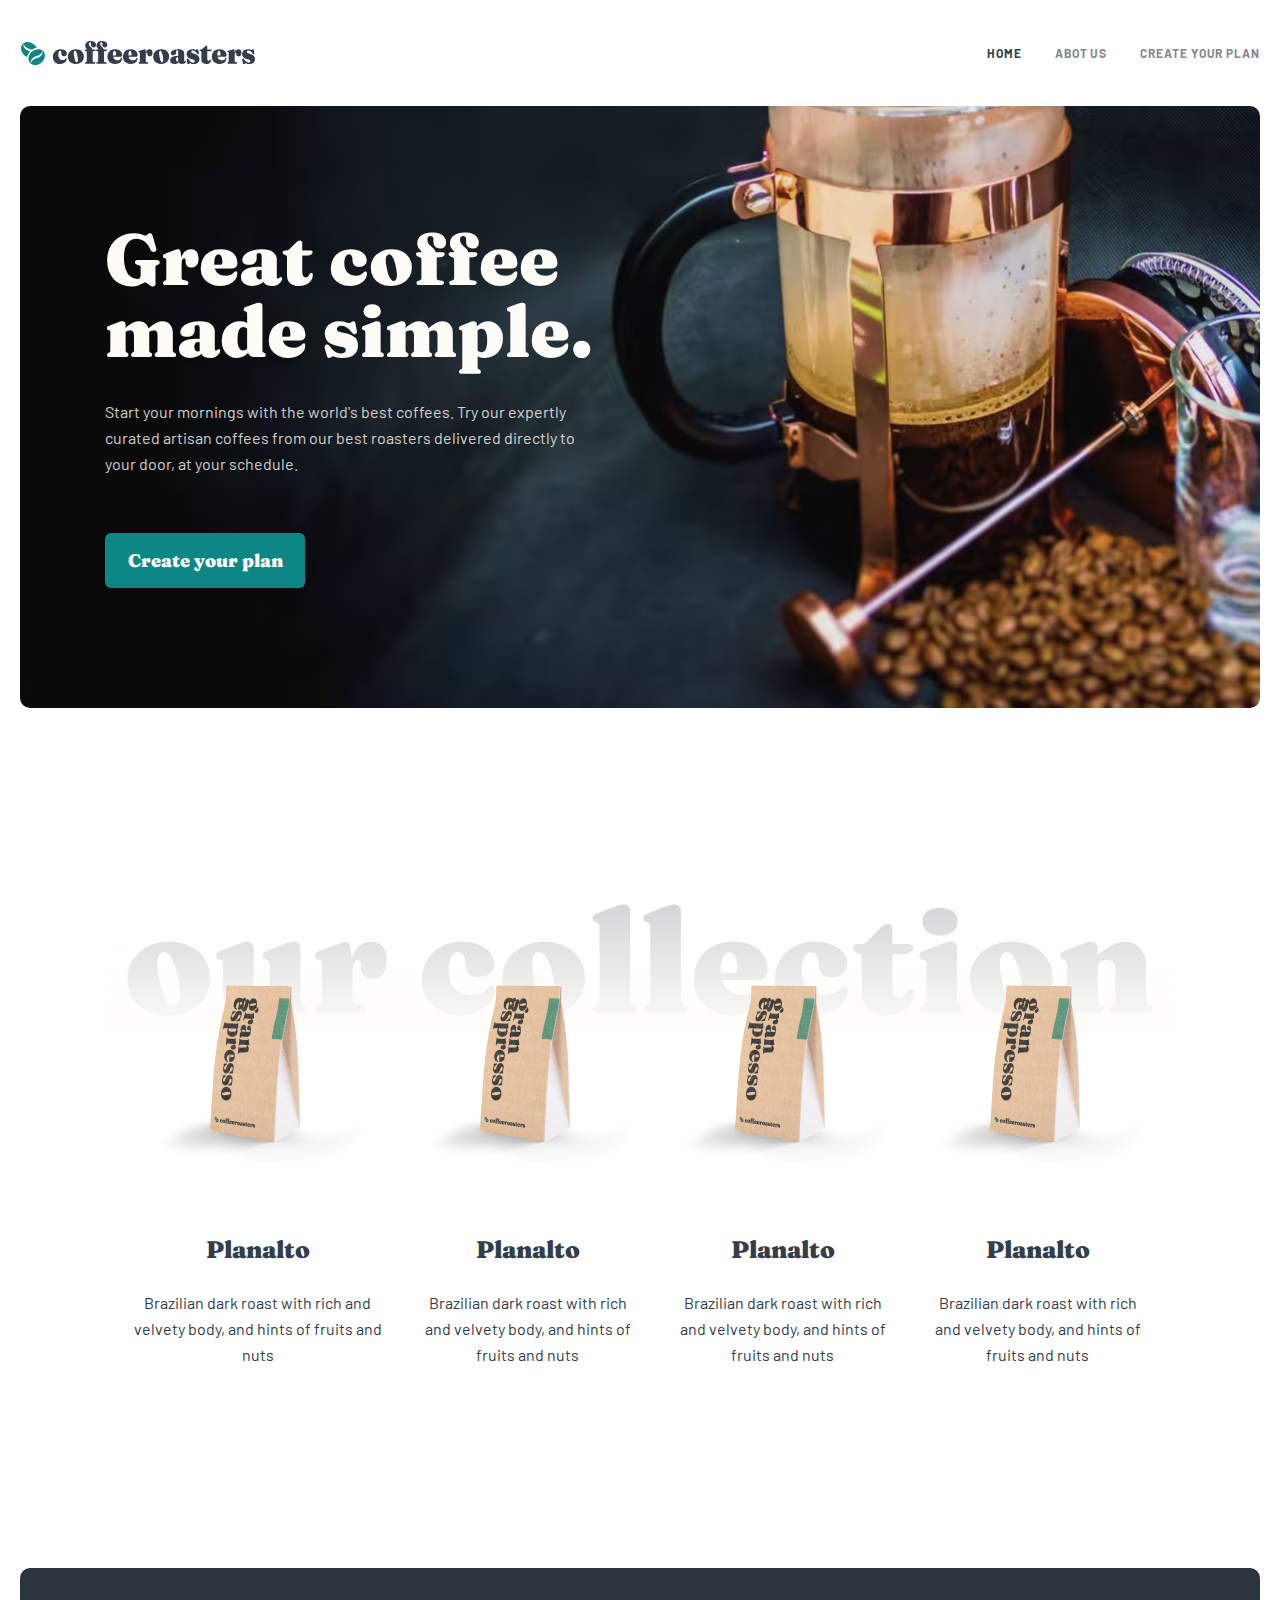
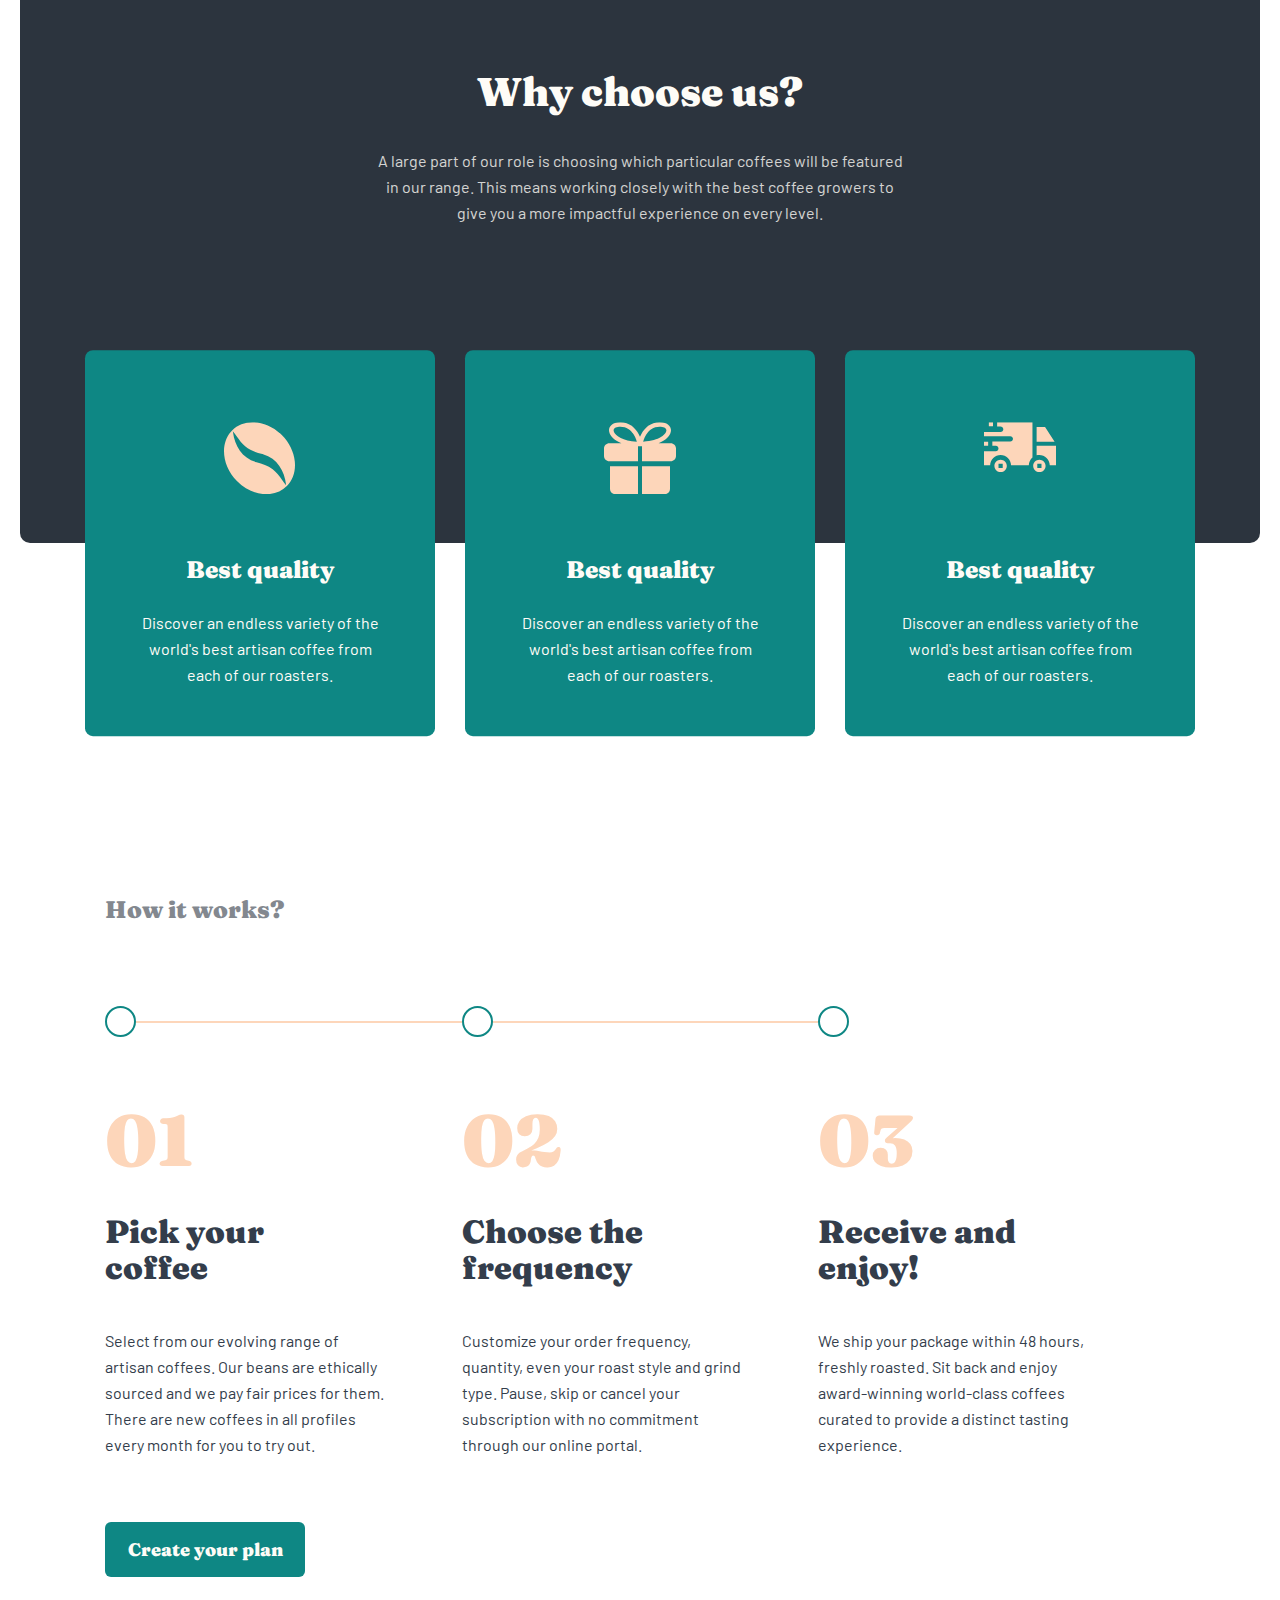
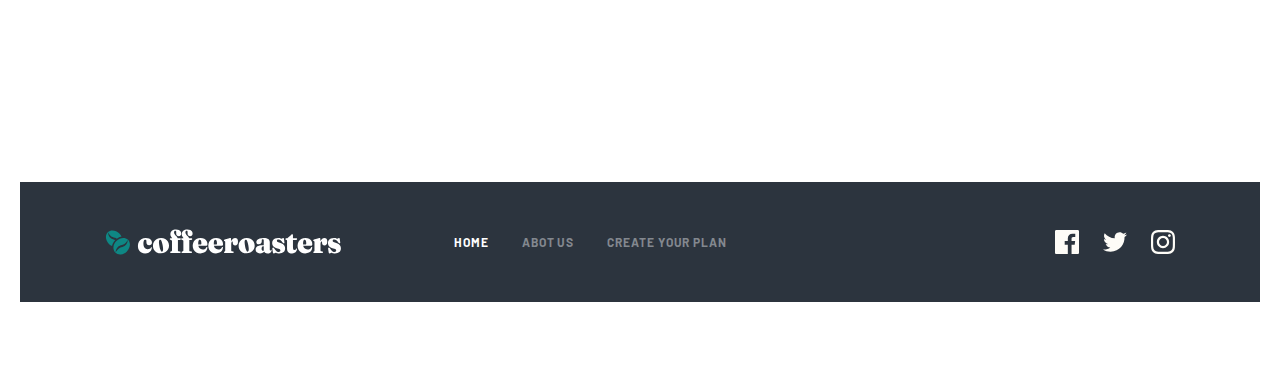
==== index.html @ 770988db "first commit" ====
<!DOCTYPE html>
<html lang="en">
<head>
    <meta charset="UTF-8">
    <meta http-equiv="X-UA-Compatible" content="IE=edge">
    <meta name="viewport" content="width=device-width, initial-scale=1.0">
    <link rel="stylesheet" href="./css/main.css">
    <title>coffee</title>
</head>

<body>
    <!-- header -->
    <header class="header header--open">
        <div class="container header__container">
            <h1 class="visually-hidden">Coffee</h1>

            <a href="./index.html" class="header__logo-link">
                <img class="header__logo-img" src="./images/logo.svg" alt="logo" width="236" height="26">
            </a>

            <button class="header__button">
                <img src="./images/burger-menu.svg" alt="butoon-img" class="header__on" width="16" height="15">
                <!-- <img class="collection__img" src="./images/close.svg" alt="butoon-img" class="header__off" width="14" height="13"> -->
            </button>

            <nav class="header__navbar">
                <ul class="header__list">
                    <li class="header__item">
                        <a href="./index.html" class="header__nav-link header__nav-link--active">Home</a>
                    </li>

                    <li class="header__item">
                        <a href="#" class="header__nav-link">Abot us</a>
                    </li>

                    <li class="header__item">
                        <a href="#" class="header__nav-link">Create your plan</a>
                    </li>
                </ul>
            </nav>
        </div>
    </header>

    <!-- hero -->
    <section class="hero">
        <div class="container">
            <div class="hero__container">
                <div class="hero__box">
                    <h2 class="hero__heading">
                        Great coffee made simple.
                    </h2>

                    <p class="hero__text">
                        Start your mornings with the world's best coffees. Try our expertly curated artisan coffees from our best roasters delivered directly to your door, at your schedule.
                    </p>

                    <a href="./index.html" class="link">Create your plan</a>
                </div>
            </div>
        </div>
    </section>

    <!-- collection -->
    <section class="collection">
        <div class="container">
            <div class="collection__container">
                <h2 class="visually-hidden">Our collection</h2>

                <ul class="collection__list">
                    <li class="collection__item">
                        <img class="collection__img" src="./images/collection2.png" alt="colllection img" width="255" height="193">

                        <div class="collection__wrapper">
                            <h3 class="collection__heading">
                                Planalto
                            </h3>

                            <p class="collection__text">
                                Brazilian dark roast with rich and velvety body, and hints of fruits and nuts
                            </p>
                        </div>
                    </li>
                    <li class="collection__item">
                        <picture>
                            <!-- awif -->
                            <source
                            type="image/awif"
                            src="./images/collection2.avif"
                            srcset="./images/collection2.avif 1x, ./images/collection2@2x.avif 2x"
                            />

                            <!-- default png -->
                            <img class="collection__img" src="./images/collection2.png" alt="colllection img" width="255" height="193">
                        </picture>

                        <div class="collection__wrapper">
                            <h3 class="collection__heading">
                                Planalto
                            </h3>

                            <p class="collection__text">
                                Brazilian dark roast with rich and velvety body, and hints of fruits and nuts
                            </p>
                        </div>
                    </li>
                    <li class="collection__item">
                        <picture>
                            <!-- awif -->
                            <source
                            type="image/awif"
                            src="./images/collection2.avif"
                            srcset="./images/collection2.avif 1x, ./images/collection2@2x.avif 2x"
                            />

                            <!-- default png -->
                            <img class="collection__img" src="./images/collection2.png" alt="colllection img" width="255" height="193">
                        </picture>

                        <div class="collection__wrapper">
                            <h3 class="collection__heading">
                                Planalto
                            </h3>

                            <p class="collection__text">
                                Brazilian dark roast with rich and velvety body, and hints of fruits and nuts
                            </p>
                        </div>
                    </li>
                    <li class="collection__item">
                        <picture>
                            <!-- awif -->
                            <source
                            type="image/awif"
                            src="./images/collection2.avif"
                            srcset="./images/collection2.avif 1x, ./images/collection2@2x.avif 2x"
                            />

                            <!-- default png -->
                            <img class="collection__img" src="./images/collection2.png" alt="colllection img" width="255" height="193">
                        </picture>

                        <div class="collection__wrapper">
                            <h3 class="collection__heading">
                                Planalto
                            </h3>

                            <p class="collection__text">
                                Brazilian dark roast with rich and velvety body, and hints of fruits and nuts
                            </p>
                        </div>
                    </li>
                </ul>
            </div>
        </div>
    </section>

    <!-- reasons -->
    <section class="reasons">
        <div class="container">
            <div class="reasons__container">
                <h2 class="reasons__heading">
                    Why choose us?
                </h2>

                <p class="reasons__text">
                    A large part of our role is choosing which particular coffees will be featured
                    in our range. This means working closely with the best coffee growers to give
                    you a more impactful experience on every level.
                </p>

                <ul class="reasons__list">
                    <li class="reasons__item reasons__item1">

                        <div class="reasons__wrapper">
                            <h3 class="reasons__small-heading">
                                Best quality
                            </h3>

                            <p class="reasons__small-test">
                                Discover an endless variety of the world's best artisan coffee from each of our roasters.
                            </p>
                        </div>

                    </li>
                    <li class="reasons__item reasons__item2">
                        <div class="reasons__wrapper">
                            <h3 class="reasons__small-heading">
                                Best quality
                            </h3>

                            <p class="reasons__small-test">
                                Discover an endless variety of the world's best artisan coffee from each of our roasters.
                            </p>
                        </div>
                    </li>
                    <li class="reasons__item reasons__item3">
                        <div class="reasons__wrapper">
                            <h3 class="reasons__small-heading">
                                Best quality
                            </h3>

                            <p class="reasons__small-test">
                                Discover an endless variety of the world's best artisan coffee from each of our roasters.
                            </p>
                        </div>
                    </li>
                </ul>
            </div>
        </div>
    </section>

    <!-- Process -->
    <section class="process">
        <div class="container">
            <div class="process__container">
                <h2 class="process__heading">How it works?</h2>

                <ul class="process__list">
                    <li class="process__item">
                        <div class="process__dicoration-wrapper">
                            <span class="process__circle"></span>
                            <span class="process__line"></span>
                        </div>

                        <p class="process__number">
                            01
                        </p>

                        <h3 class="process__small-heading">Pick your coffee</h3>

                        <p class="process__text">
                            Select from our evolving range of artisan coffees. Our beans are ethically sourced and we pay fair prices for them. There are new coffees in all profiles every month for you to try out.
                        </p>
                    </li>
                    <li class="process__item">
                        <div class="process__dicoration-wrapper">
                            <span class="process__circle"></span>
                            <span class="process__line"></span>
                        </div>

                        <p class="process__number">
                            02
                        </p>

                        <h3 class="process__small-heading">Choose the frequency</h3>

                        <p class="process__text">
                            Customize your order frequency, quantity, even your roast style
                            and grind type. Pause, skip or cancel your subscription with
                            no commitment through our online portal.
                        </p>
                    </li>
                    <li class="process__item">
                        <div class="process__dicoration-wrapper">
                            <span class="process__circle"></span>
                        </div>

                        <p class="process__number">
                            03
                        </p>

                        <h3 class="process__small-heading">Receive and enjoy!</h3>

                        <p class="process__text">
                            We ship your package within 48 hours, freshly roasted. Sit back and enjoy award-winning
                            world-class coffees curated to provide a distinct tasting experience.
                        </p>
                    </li>
                </ul>

                <a href="./index.html" class="link">Create your plan</a>
            </div>
        </div>
    </section>

    <!-- footer -->
    <footer class="footer">
        <div class="container">
            <div class="footer__container">
                <div class="footer__wrapper">
                    <a href="./index.html" class="footer__logo-link">
                        <img src="./images/footer-logo.svg" alt="logo" class="footer__logo-img" width="236" height="26">
                    </a>
                    <nav class="header__navbar">
                        <ul class="header__list  footer__nav-list">
                            <li class="footer__nav-item header__item">
                                <a href="./index.html" class="footer__nav-link footer__nav-link--active header__nav-link header__nav-link--active">Home</a>
                            </li>
                            <li class="footer__nav-item header__item">
                                <a href="#" class="footer__nav-link header__nav-link">Abot us</a>
                            </li>
                            <li class="footer__nav-item header__item">
                                <a href="#" class="footer__nav-link header__nav-link">Create your plan</a>
                            </li>
                        </ul>
                    </nav>
                </div>

                <ul class="footer__sotsial-list">
                    <li class="footer__sotsial-item">
                        <a href="#" class="footer__sotsial-link">
                            <img class="footer__sotsial-img" src="./images/facebook.svg" alt="facebook" width="24" height="24">
                        </a>
                    </li>
                    <li class="footer__sotsial-item">
                        <a href="#" class="footer__sotsial-link">
                            <img class="footer__sotsial-img" src="./images/twitter.svg" alt="facebook" width="24" height="24">
                        </a>
                    </li>
                    <li class="footer__sotsial-item">
                        <a href="#" class="footer__sotsial-link">
                            <img class="footer__sotsial-img" src="./images/instagram.svg" alt="twitter" width="24" height="24">
                        </a>
                    </li>
                </ul>
            </div>
        </div>
    </footer>






    <script src="./js/main.js"></script>
</body>
</html>
---- css/main.css ----
/*! normalize.css v8.0.1 | MIT License | github.com/necolas/normalize.css */
/* Document
   ========================================================================== */
/**
 * 1. Correct the line height in all browsers.
 * 2. Prevent adjustments of font size after orientation changes in iOS.
 */
html {
  line-height: 1.15;
  /* 1 */
  -webkit-text-size-adjust: 100%;
  /* 2 */
}

/* Sections
     ========================================================================== */
/**
   * Remove the margin in all browsers.
   */
body {
  margin: 0;
}

/**
   * Render the `main` element consistently in IE.
   */
main {
  display: block;
}

/**
   * Correct the font size and margin on `h1` elements within `section` and
   * `article` contexts in Chrome, Firefox, and Safari.
   */
h1 {
  font-size: 2em;
  margin: 0.67em 0;
}

/* Grouping content
     ========================================================================== */
/**
   * 1. Add the correct box sizing in Firefox.
   * 2. Show the overflow in Edge and IE.
   */
hr {
  -webkit-box-sizing: content-box;
          box-sizing: content-box;
  /* 1 */
  height: 0;
  /* 1 */
  overflow: visible;
  /* 2 */
}

/**
   * 1. Correct the inheritance and scaling of font size in all browsers.
   * 2. Correct the odd `em` font sizing in all browsers.
   */
pre {
  font-family: monospace, monospace;
  /* 1 */
  font-size: 1em;
  /* 2 */
}

/* Text-level semantics
     ========================================================================== */
/**
   * Remove the gray background on active links in IE 10.
   */
a {
  background-color: transparent;
}

/**
   * 1. Remove the bottom border in Chrome 57-
   * 2. Add the correct text decoration in Chrome, Edge, IE, Opera, and Safari.
   */
abbr[title] {
  border-bottom: none;
  /* 1 */
  text-decoration: underline;
  /* 2 */
  -webkit-text-decoration: underline dotted;
          text-decoration: underline dotted;
  /* 2 */
}

/**
   * Add the correct font weight in Chrome, Edge, and Safari.
   */
b,
strong {
  font-weight: bolder;
}

/**
   * 1. Correct the inheritance and scaling of font size in all browsers.
   * 2. Correct the odd `em` font sizing in all browsers.
   */
code,
kbd,
samp {
  font-family: monospace, monospace;
  /* 1 */
  font-size: 1em;
  /* 2 */
}

/**
   * Add the correct font size in all browsers.
   */
small {
  font-size: 80%;
}

/**
   * Prevent `sub` and `sup` elements from affecting the line height in
   * all browsers.
   */
sub,
sup {
  font-size: 75%;
  line-height: 0;
  position: relative;
  vertical-align: baseline;
}

sub {
  bottom: -0.25em;
}

sup {
  top: -0.5em;
}

/* Embedded content
     ========================================================================== */
/**
   * Remove the border on images inside links in IE 10.
   */
img {
  border-style: none;
}

/* Forms
     ========================================================================== */
/**
   * 1. Change the font styles in all browsers.
   * 2. Remove the margin in Firefox and Safari.
   */
button,
input,
optgroup,
select,
textarea {
  font-family: inherit;
  /* 1 */
  font-size: 100%;
  /* 1 */
  line-height: 1.15;
  /* 1 */
  margin: 0;
  /* 2 */
}

/**
   * Show the overflow in IE.
   * 1. Show the overflow in Edge.
   */
button,
input {
  /* 1 */
  overflow: visible;
}

/**
   * Remove the inheritance of text transform in Edge, Firefox, and IE.
   * 1. Remove the inheritance of text transform in Firefox.
   */
button,
select {
  /* 1 */
  text-transform: none;
}

/**
   * Correct the inability to style clickable types in iOS and Safari.
   */
button,
[type="button"],
[type="reset"],
[type="submit"] {
  -webkit-appearance: button;
}

/**
   * Remove the inner border and padding in Firefox.
   */
button::-moz-focus-inner,
[type="button"]::-moz-focus-inner,
[type="reset"]::-moz-focus-inner,
[type="submit"]::-moz-focus-inner {
  border-style: none;
  padding: 0;
}

/**
   * Restore the focus styles unset by the previous rule.
   */
button:-moz-focusring,
[type="button"]:-moz-focusring,
[type="reset"]:-moz-focusring,
[type="submit"]:-moz-focusring {
  outline: 1px dotted ButtonText;
}

/**
   * Correct the padding in Firefox.
   */
fieldset {
  padding: 0.35em 0.75em 0.625em;
}

/**
   * 1. Correct the text wrapping in Edge and IE.
   * 2. Correct the color inheritance from `fieldset` elements in IE.
   * 3. Remove the padding so developers are not caught out when they zero out
   *    `fieldset` elements in all browsers.
   */
legend {
  -webkit-box-sizing: border-box;
          box-sizing: border-box;
  /* 1 */
  color: inherit;
  /* 2 */
  display: table;
  /* 1 */
  max-width: 100%;
  /* 1 */
  padding: 0;
  /* 3 */
  white-space: normal;
  /* 1 */
}

/**
   * Add the correct vertical alignment in Chrome, Firefox, and Opera.
   */
progress {
  vertical-align: baseline;
}

/**
   * Remove the default vertical scrollbar in IE 10+.
   */
textarea {
  overflow: auto;
}

/**
   * 1. Add the correct box sizing in IE 10.
   * 2. Remove the padding in IE 10.
   */
[type="checkbox"],
[type="radio"] {
  -webkit-box-sizing: border-box;
          box-sizing: border-box;
  /* 1 */
  padding: 0;
  /* 2 */
}

/**
   * Correct the cursor style of increment and decrement buttons in Chrome.
   */
[type="number"]::-webkit-inner-spin-button,
[type="number"]::-webkit-outer-spin-button {
  height: auto;
}

/**
   * 1. Correct the odd appearance in Chrome and Safari.
   * 2. Correct the outline style in Safari.
   */
[type="search"] {
  -webkit-appearance: textfield;
  /* 1 */
  outline-offset: -2px;
  /* 2 */
}

/**
   * Remove the inner padding in Chrome and Safari on macOS.
   */
[type="search"]::-webkit-search-decoration {
  -webkit-appearance: none;
}

/**
   * 1. Correct the inability to style clickable types in iOS and Safari.
   * 2. Change font properties to `inherit` in Safari.
   */
::-webkit-file-upload-button {
  -webkit-appearance: button;
  /* 1 */
  font: inherit;
  /* 2 */
}

/* Interactive
     ========================================================================== */
/*
   * Add the correct display in Edge, IE 10+, and Firefox.
   */
details {
  display: block;
}

/*
   * Add the correct display in all browsers.
   */
summary {
  display: list-item;
}

/* Misc
     ========================================================================== */
/**
   * Add the correct display in IE 10+.
   */
template {
  display: none;
}

/**
   * Add the correct display in IE 10.
   */
[hidden] {
  display: none;
}

@font-face {
  font-family: 'Barlow';
  font-style: normal;
  font-weight: 400;
  font-display: swap;
  src: url("../fonts/barlow-v5-latin-regular.woff2") format("woff2"), url("../fonts/barlow-v5-latin-regular.woff") format("woff");
}

@font-face {
  font-family: 'Barlow';
  font-style: normal;
  font-weight: 700;
  font-display: swap;
  src: url("../fonts/barlow-v5-latin-700.woff2") format("woff2"), url("../fonts/barlow-v5-latin-700.woff") format("woff");
}

@font-face {
  font-family: 'Fraunces';
  font-style: normal;
  font-weight: 400;
  font-display: swap;
  src: url("../fonts/fraunces-v10-latin-regular.woff2") format("woff2"), url("../fonts/fraunces-v10-latin-regular.woff") format("woff");
}

@font-face {
  font-family: 'Fraunces';
  font-style: normal;
  font-weight: 900;
  font-display: swap;
  src: url("../fonts/fraunces-v10-latin-900.woff2") format("woff2"), url("../fonts/fraunces-v10-latin-900.woff") format("woff");
}

html {
  height: 100%;
}

* {
  -webkit-box-sizing: border-box;
          box-sizing: border-box;
}

body {
  display: -webkit-box;
  display: -ms-flexbox;
  display: flex;
  -webkit-box-orient: vertical;
  -webkit-box-direction: normal;
      -ms-flex-direction: column;
          flex-direction: column;
  padding: 0;
  margin: 0;
  padding-bottom: 88px;
}

.visually-hidden {
  position: absolute;
  white-space: nowrap;
  width: 1px;
  height: 1px;
  overflow: hidden;
  border: 0;
  padding: 0;
  clip: rect(0 0 0 0);
  -webkit-clip-path: inset(50%);
          clip-path: inset(50%);
  margin: -1px;
}

.container {
  max-width: 1320px;
  margin-left: auto;
  margin-right: auto;
  padding-left: 20px;
  padding-right: 20px;
}

.many {
  -webkit-box-flex: 1;
      -ms-flex-positive: 1;
          flex-grow: 1;
}

h1, h2, h3, h4, p {
  margin: 0;
  padding: 0;
}

ul, ol {
  list-style-type: none;
  padding: 0;
  margin: 0;
}

img {
  vertical-align: middle;
}

.link {
  min-width: 200px;
  max-width: 600px;
  text-align: center;
  text-decoration: none;
  font-family: Fraunces, Arial, sans-serif;
  font-weight: 900;
  font-size: 18px;
  line-height: 25px;
  color: #FEFCF7;
  background: #0E8784;
  border-radius: 6px;
  padding: 15px 20px;
  display: inline-block;
  white-space: nowrap;
  overflow: hidden;
  text-overflow: ellipsis;
}

.link:hover {
  background: #66D2CF;
}

.link:active {
  background: #0E8784;
}

.header {
  padding-top: 40px;
  padding-bottom: 40px;
}

.header__container {
  display: -webkit-box;
  display: -ms-flexbox;
  display: flex;
  -webkit-box-pack: justify;
      -ms-flex-pack: justify;
          justify-content: space-between;
  -webkit-box-align: center;
      -ms-flex-align: center;
          align-items: center;
}

.header__logo-link {
  display: inline-block;
}

.header__logo-img {
  width: 236px;
  height: 26px;
}

.header__button {
  background: none;
  border: none;
  display: none;
}

.header__on {
  display: block;
}

.header__off {
  display: none;
}

.header__list {
  display: -webkit-box;
  display: -ms-flexbox;
  display: flex;
}

.header__item + .header__item {
  margin-left: 33px;
}

.header__nav-link {
  text-decoration: none;
  font-family: Barlow, Arial, sans-serif;
  font-weight: bold;
  font-size: 12px;
  line-height: 15px;
  letter-spacing: 0.923077px;
  text-transform: uppercase;
  color: #83888F;
  display: inline-block;
}

.header__nav-link:hover {
  color: #333D4B;
}

.header__nav-link--active {
  color: #333D4B;
}

@media only screen and (max-width: 660px) {
  .header {
    padding-bottom: 54px;
    position: relative;
  }
  .header__button {
    display: block;
  }
  .header__navbar {
    display: none;
    position: absolute;
    background-color: lightcoral;
    width: 100%;
    bottom: 0;
    left: 0;
    -webkit-transform: translateY(100%);
            transform: translateY(100%);
  }
  .header__list {
    left: 0;
    display: -webkit-box;
    display: -ms-flexbox;
    display: flex;
    -webkit-box-orient: vertical;
    -webkit-box-direction: normal;
        -ms-flex-direction: column;
            flex-direction: column;
    -webkit-box-align: center;
        -ms-flex-align: center;
            align-items: center;
  }
  .header__item + .header__item {
    margin-left: 0;
  }
  .header__nav-link {
    padding-top: 20px;
    padding-bottom: 20px;
    display: block;
    width: 100%;
    font-family: Fraunces, Arial, sans-serif;
    font-weight: 900;
    font-size: 24px;
    line-height: 32px;
    text-align: center;
    color: #333D4B;
  }
}

@media only screen and (max-width: 520) {
  .header {
    padding-top: 33px;
    padding-bottom: 40px;
  }
  .header .header--open .header__navbar {
    display: block;
  }
  .header .header--open .header__on {
    display: none;
  }
  .header .header--open .header__off {
    display: block;
  }
}

.hero {
  margin-bottom: 136px;
}

.hero__container {
  display: -webkit-box;
  display: -ms-flexbox;
  display: flex;
  -webkit-box-pack: start;
      -ms-flex-pack: start;
          justify-content: start;
  padding-top: 117px;
  padding-left: 85px;
  padding-bottom: 116px;
  background-image: url("./../images/hero-bg.avif");
  background-repeat: no-repeat;
  background-position: center;
  background-size: cover;
  -o-object-position: center;
     object-position: center;
  border-radius: 10px;
}

.hero__box {
  max-width: 493px;
  width: 100%;
  color: #FEFCF7;
}

.hero__heading {
  font-family: Fraunces, serif;
  font-weight: 900;
  font-size: 72px;
  line-height: 72px;
  margin-bottom: 32px;
}

.hero__text {
  font-family: Barlow, Arial, sans-serif;
  font-weight: normal;
  font-size: 16px;
  line-height: 26px;
  mix-blend-mode: normal;
  margin-bottom: 56px;
  opacity: 0.8;
}

@media only screen and (max-width: 900px) {
  .hero {
    margin-bottom: 144px;
  }
  .hero__container {
    padding-top: 104px;
    padding-left: 58px;
    padding-bottom: 104px;
  }
  .hero__box {
    max-width: 398px;
    width: 100%;
  }
  .hero__heading {
    margin-bottom: 24px;
    font-size: 48px;
    line-height: 48px;
  }
  .hero__text {
    margin-bottom: 40px;
    font-size: 15px;
    line-height: 25px;
    max-width: 398px;
    width: 100%;
  }
}

@media only screen and (max-width: 520px) {
  .hero {
    margin-bottom: 120px;
  }
  .hero__container {
    display: -webkit-box;
    display: -ms-flexbox;
    display: flex;
    -webkit-box-orient: vertical;
    -webkit-box-direction: normal;
        -ms-flex-direction: column;
            flex-direction: column;
    -webkit-box-align: center;
        -ms-flex-align: center;
            align-items: center;
    padding: 100px 24px;
  }
  .hero__box {
    max-width: 279px;
    text-align: center;
  }
  .hero__heading {
    margin-bottom: 24px;
    font-size: 40px;
    line-height: 40px;
  }
  .hero__text {
    margin-bottom: 39px;
    font-size: 15px;
    line-height: 25px;
  }
}

@media only screen and (-webkit-min-device-pixel-ratio: 2), only screen and (min--moz-device-pixel-ratio: 2), only screen and (min-device-pixel-ratio: 2), only screen and (min-resolution: 192dpi), only screen and (min-resolution: 2dppx) {
  /* Retina-specific stuff here */
  .hero__container {
    background-image: url("./../images/hero-bg@2x.png");
  }
}

.collection {
  margin-bottom: 200px;
}

.collection__container {
  margin-left: 85px;
  margin-right: 85px;
  padding-top: 126px;
  background-image: url("./../images/collection-bg.svg");
  background-repeat: no-repeat;
  background-position: center top;
  background-size: contain;
  -o-object-position: contain;
     object-position: contain;
}

.collection__list {
  display: -webkit-box;
  display: -ms-flexbox;
  display: flex;
  -webkit-box-pack: center;
      -ms-flex-pack: center;
          justify-content: center;
  -webkit-box-align: center;
      -ms-flex-align: center;
          align-items: center;
}

.collection__item {
  max-width: 255px;
  width: 100%;
  display: -webkit-box;
  display: -ms-flexbox;
  display: flex;
  -webkit-box-orient: vertical;
  -webkit-box-direction: normal;
      -ms-flex-direction: column;
          flex-direction: column;
  -webkit-box-align: center;
      -ms-flex-align: center;
          align-items: center;
  text-align: center;
  color: #333D4B;
}

.collection__item + .collection__item {
  padding-left: 30px;
}

.collection__img {
  width: 255px;
  height: 193px;
  margin-bottom: 71px;
}

.collection__heading {
  font-family: Fraunces, serif;
  font-weight: 900;
  font-size: 24px;
  line-height: 32px;
  margin-bottom: 24px;
}

.collection__text {
  font-family: Barlow, Arial, sans-serif;
  font-weight: normal;
  font-size: 16px;
  line-height: 26px;
}

@media only screen and (max-width: 1050px) {
  .collection__container {
    padding-top: 59px;
    margin-bottom: 144px;
  }
  .collection__list {
    display: -webkit-box;
    display: -ms-flexbox;
    display: flex;
    -webkit-box-orient: vertical;
    -webkit-box-direction: normal;
        -ms-flex-direction: column;
            flex-direction: column;
    -webkit-box-align: center;
        -ms-flex-align: center;
            align-items: center;
  }
  .collection__item {
    max-width: 573px;
    display: -webkit-box;
    display: -ms-flexbox;
    display: flex;
    -webkit-box-orient: horizontal;
    -webkit-box-direction: normal;
        -ms-flex-direction: row;
            flex-direction: row;
    -webkit-box-pack: justify;
        -ms-flex-pack: justify;
            justify-content: space-between;
    -webkit-box-align: center;
        -ms-flex-align: center;
            align-items: center;
    margin-bottom: 48px;
  }
  .collection__wrapper {
    max-width: 282px;
    width: 100%;
    text-align: left;
  }
  .collection__item + .collection__item {
    padding-left: 0;
  }
  .collection__img {
    margin-bottom: 0px;
  }
  .collection__heading {
    margin-bottom: 24px;
  }
  .collection__text {
    font-size: 15px;
    line-height: 25px;
  }
}

@media only screen and (max-width: 720px) {
  .collection {
    margin-bottom: 120px;
  }
  .collection__container {
    padding-top: 85px;
  }
  .collection__item {
    -webkit-box-orient: vertical;
    -webkit-box-direction: normal;
        -ms-flex-direction: column;
            flex-direction: column;
    -webkit-box-align: center;
        -ms-flex-align: center;
            align-items: center;
  }
  .collection__wrapper {
    text-align: center;
  }
  .collection__img {
    width: 200px;
    height: 151px;
    margin-bottom: 24px;
  }
  .collection__heading {
    margin-bottom: 16px;
  }
}

.reasons {
  margin-bottom: 351px;
}

.reasons__container {
  position: relative;
  background: #2C343E;
  border-radius: 10px;
  color: #FEFCF7;
  padding-top: 100px;
  padding-bottom: 317px;
  display: -webkit-box;
  display: -ms-flexbox;
  display: flex;
  -webkit-box-orient: vertical;
  -webkit-box-direction: normal;
      -ms-flex-direction: column;
          flex-direction: column;
  -webkit-box-align: center;
      -ms-flex-align: center;
          align-items: center;
  text-align: center;
}

.reasons__heading {
  font-family: Fraunces, serif;
  font-size: 40px;
  line-height: 48px;
  margin-bottom: 32px;
}

.reasons__text {
  max-width: 540px;
  width: 100%;
  font-family: Barlow, Arial, sans-serif;
  font-weight: normal;
  font-size: 16px;
  line-height: 26px;
  mix-blend-mode: normal;
  opacity: 0.8;
}

.reasons__list {
  display: -webkit-box;
  display: -ms-flexbox;
  display: flex;
  -webkit-box-pack: center;
      -ms-flex-pack: center;
          justify-content: center;
  -webkit-box-align: center;
      -ms-flex-align: center;
          align-items: center;
  position: absolute;
  bottom: 0;
  -webkit-transform: translateY(50%);
          transform: translateY(50%);
}

.reasons__item {
  max-width: 350px;
  width: 100%;
  padding: 72px 48px 48px 48px;
  background: #0E8784;
  border-radius: 8px;
}

.reasons__item1::before {
  content: "";
  display: inline-block;
  width: 72px;
  height: 72px;
  background-image: url("./../images/quality.svg");
  background-repeat: no-repeat;
  background-size: contain;
  -o-object-position: center;
     object-position: center;
  margin-bottom: 56px;
}

.reasons__item2::before {
  content: "";
  display: inline-block;
  width: 72px;
  height: 72px;
  background-image: url("./../images/quality2.svg");
  background-repeat: no-repeat;
  background-size: contain;
  -o-object-position: center;
     object-position: center;
  margin-bottom: 56px;
}

.reasons__item3::before {
  content: "";
  display: inline-block;
  width: 72px;
  height: 72px;
  background-image: url("./../images/quality3.svg");
  background-repeat: no-repeat;
  background-size: contain;
  -o-object-position: center;
     object-position: center;
  margin-bottom: 56px;
}

.reasons__item + .reasons__item {
  margin-left: 30px;
}

.reasons__small-heading {
  font-family: Fraunces, serif;
  font-weight: 900;
  font-size: 24px;
  line-height: 32px;
  margin-bottom: 24px;
}

.reasons__small-test {
  font-family: Barlow, Arial, sans-serif;
  font-style: normal;
  font-weight: normal;
  font-size: 16px;
  line-height: 26px;
}

@media only screen and (max-width: 1190px) {
  .reasons {
    margin-bottom: 434px;
  }
  .reasons__container {
    padding-top: 56px;
    padding-bottom: 368px;
    display: -webkit-box;
    display: -ms-flexbox;
    display: flex;
    -webkit-box-orient: vertical;
    -webkit-box-direction: normal;
        -ms-flex-direction: column;
            flex-direction: column;
    text-align: center;
  }
  .reasons__heading {
    font-size: 32px;
    line-height: 48px;
    margin-bottom: 24px;
  }
  .reasons__text {
    font-size: 15px;
    line-height: 25px;
  }
  .reasons__list {
    display: -webkit-box;
    display: -ms-flexbox;
    display: flex;
    -webkit-box-orient: vertical;
    -webkit-box-direction: normal;
        -ms-flex-direction: column;
            flex-direction: column;
    -webkit-box-align: center;
        -ms-flex-align: center;
            align-items: center;
  }
  .reasons__item {
    display: -webkit-box;
    display: -ms-flexbox;
    display: flex;
    -webkit-box-pack: justify;
        -ms-flex-pack: justify;
            justify-content: space-between;
    -webkit-box-align: center;
        -ms-flex-align: center;
            align-items: center;
    max-width: 573px;
    width: 100%;
    padding: 41px 48px 41px 70px;
  }
  .reasons__item1::before {
    width: 56px;
    height: 56px;
    margin-bottom: 0;
  }
  .reasons__item2::before {
    width: 56px;
    height: 56px;
    margin-bottom: 0;
  }
  .reasons__item3::before {
    width: 56px;
    height: 56px;
    margin-bottom: 0;
  }
  .reasons__item + .reasons__item {
    margin-left: 0;
    margin-top: 24px;
  }
  .reasons__wrapper {
    max-width: 344px;
    width: 100%;
    text-align: left;
    margin-left: 55px;
  }
  .reasons__small-heading {
    margin-bottom: 16px;
  }
  .reasons__small-test {
    font-size: 15px;
    line-height: 25px;
  }
}

@media only screen and (max-width: 660px) {
  .reasons {
    margin-bottom: 717px;
  }
  .reasons__container {
    padding-top: 64px;
    padding-left: 24px;
    padding-right: 24px;
    padding-bottom: 661px;
  }
  .reasons__heading {
    font-size: 28px;
    line-height: 28px;
    margin-bottom: 24px;
  }
  .reasons__text {
    font-size: 15px;
    line-height: 25px;
  }
  .reasons__list {
    display: -webkit-box;
    display: -ms-flexbox;
    display: flex;
    -webkit-box-orient: vertical;
    -webkit-box-direction: normal;
        -ms-flex-direction: column;
            flex-direction: column;
    -webkit-box-align: center;
        -ms-flex-align: center;
            align-items: center;
  }
  .reasons__item {
    padding: 72px 33px 51px 33px;
    display: -webkit-box;
    display: -ms-flexbox;
    display: flex;
    -webkit-box-orient: vertical;
    -webkit-box-direction: normal;
        -ms-flex-direction: column;
            flex-direction: column;
    -webkit-box-align: center;
        -ms-flex-align: center;
            align-items: center;
  }
  .reasons__item1::before {
    width: 72px;
    height: 72px;
    margin-bottom: 56px;
  }
  .reasons__item2::before {
    width: 72px;
    height: 72px;
    margin-bottom: 56px;
  }
  .reasons__item3::before {
    width: 72px;
    height: 72px;
    margin-bottom: 56px;
  }
  .reasons__wrapper {
    text-align: center;
    margin-left: 0px;
  }
  .reasons__small-heading {
    text-align: center;
    margin-bottom: 24px;
  }
  .reasons__small-test {
    font-size: 16px;
    line-height: 26px;
  }
}

.process {
  margin-bottom: 200px;
}

.process__container {
  padding-left: 85px;
  padding-right: 85px;
}

.process__heading {
  font-family: Fraunces, serif;
  font-weight: 900;
  font-size: 24px;
  line-height: 32px;
  color: #83888F;
  margin-bottom: 80px;
}

.process__list {
  display: -webkit-box;
  display: -ms-flexbox;
  display: flex;
  -webkit-box-pack: start;
      -ms-flex-pack: start;
          justify-content: start;
  -webkit-box-align: center;
      -ms-flex-align: center;
          align-items: center;
  margin-bottom: 64px;
}

.process__item {
  max-width: 380px;
  width: 100%;
}

.process__dicoration-wrapper {
  display: -webkit-box;
  display: -ms-flexbox;
  display: flex;
  -webkit-box-align: center;
      -ms-flex-align: center;
          align-items: center;
  margin-bottom: 67px;
}

.process__circle {
  display: inline-block;
  width: 31px;
  height: 31px;
  border-radius: 50%;
  border: 2px solid #0E8784;
  -webkit-box-sizing: border-box;
          box-sizing: border-box;
}

.process__line {
  display: -webkit-box;
  display: -ms-flexbox;
  display: flex;
  -webkit-box-flex: 1;
      -ms-flex-positive: 1;
          flex-grow: 1;
  display: inline-block;
  border: 1px solid #FDD6BA;
  background-color: #FDD6BA;
}

.process__number {
  font-family: Fraunces, serif;
  font-weight: 900;
  font-size: 72px;
  line-height: 72px;
  color: #FDD6BA;
  margin-bottom: 38px;
}

.process__small-heading {
  max-width: 255px;
  font-family: Fraunces, serif;
  font-weight: 900;
  font-size: 32px;
  line-height: 36px;
  color: #333D4B;
  margin-bottom: 42px;
}

.process__text {
  max-width: 285px;
  font-family: Barlow, Arial, sans-serif;
  font-weight: normal;
  font-size: 16px;
  line-height: 26px;
  color: #333D4B;
}

@media only screen and (max-width: 1100px) {
  .process {
    margin-bottom: 144px;
  }
  .process__container {
    padding-left: 0;
    padding-right: 0;
  }
  .process__heading {
    margin-bottom: 40px;
  }
  .process__list {
    margin-bottom: 44px;
    -webkit-box-align: stretch;
        -ms-flex-align: stretch;
            align-items: stretch;
  }
  .process__dicoration-wrapper {
    margin-bottom: 48px;
  }
  .process__number {
    margin-bottom: 42px;
  }
  .process__small-heading {
    max-width: 223px;
    margin-bottom: 38px;
    font-size: 28px;
    line-height: 32px;
    margin-bottom: 39px;
  }
  .process__text {
    max-width: 223px;
    font-size: 15px;
    line-height: 25px;
  }
}

@media only screen and (max-width: 720px) {
  .process {
    margin-bottom: 120px;
  }
  .process__container {
    display: -webkit-box;
    display: -ms-flexbox;
    display: flex;
    -webkit-box-orient: vertical;
    -webkit-box-direction: normal;
        -ms-flex-direction: column;
            flex-direction: column;
    -webkit-box-align: center;
        -ms-flex-align: center;
            align-items: center;
  }
  .process__heading {
    margin-bottom: 80px;
  }
  .process__list {
    display: -webkit-box;
    display: -ms-flexbox;
    display: flex;
    -webkit-box-orient: vertical;
    -webkit-box-direction: normal;
        -ms-flex-direction: column;
            flex-direction: column;
    -webkit-box-align: center;
        -ms-flex-align: center;
            align-items: center;
    margin-bottom: 79px;
  }
  .process__item {
    width: 100%;
    display: -webkit-box;
    display: -ms-flexbox;
    display: flex;
    -webkit-box-orient: vertical;
    -webkit-box-direction: normal;
        -ms-flex-direction: column;
            flex-direction: column;
    -webkit-box-align: center;
        -ms-flex-align: center;
            align-items: center;
  }
  .process__dicoration-wrapper {
    display: none;
  }
  .process__number {
    margin-bottom: 24px;
    text-align: center;
  }
  .process__small-heading {
    width: 100%;
    font-size: 28px;
    line-height: 32px;
    text-align: center;
    margin-bottom: 24px;
  }
  .process__text {
    max-width: 100%;
    font-size: 16px;
    line-height: 26px;
    text-align: center;
    margin-bottom: 56px;
  }
}

.footer__container {
  background-color: #2C343E;
  padding: 47px 85px;
  display: -webkit-box;
  display: -ms-flexbox;
  display: flex;
  -webkit-box-pack: justify;
      -ms-flex-pack: justify;
          justify-content: space-between;
  -webkit-box-align: center;
      -ms-flex-align: center;
          align-items: center;
}

.footer__wrapper {
  max-width: 622px;
  width: 100%;
  display: -webkit-box;
  display: -ms-flexbox;
  display: flex;
  -webkit-box-pack: justify;
      -ms-flex-pack: justify;
          justify-content: space-between;
  -webkit-box-align: center;
      -ms-flex-align: center;
          align-items: center;
}

.footer__logo-link {
  display: inline-block;
}

.footer__logo-img {
  width: 236px;
  height: 26px;
}

.footer__sotsial-list {
  display: -webkit-box;
  display: -ms-flexbox;
  display: flex;
  -webkit-box-pack: justify;
      -ms-flex-pack: justify;
          justify-content: space-between;
  -webkit-box-align: center;
      -ms-flex-align: center;
          align-items: center;
}

.footer__sotsial-item + .footer__sotsial-item {
  margin-left: 24px;
}

.footer__sotsial-link {
  display: inline-block;
}

.footer__sotsial-img {
  width: 24px;
  height: 24px;
  -o-object-fit: contain;
     object-fit: contain;
}

.footer__nav-link {
  color: #83888F;
}

.footer__nav-link:hover {
  background: #FFFFFF;
  border: 1px solid #000000;
  -webkit-box-shadow: 0px 1px 2px #000000;
          box-shadow: 0px 1px 2px #000000;
}

.footer__nav-link--active {
  color: #fff;
}

@media only screen and (max-width: 1100px) {
  .footer__container {
    -webkit-box-orient: vertical;
    -webkit-box-direction: normal;
        -ms-flex-direction: column;
            flex-direction: column;
    -webkit-box-align: center;
        -ms-flex-align: center;
            align-items: center;
    padding-top: 55px;
    padding-bottom: 55px;
  }
  .footer__wrapper {
    -webkit-box-orient: vertical;
    -webkit-box-direction: normal;
        -ms-flex-direction: column;
            flex-direction: column;
    -webkit-box-align: center;
        -ms-flex-align: center;
            align-items: center;
    margin-bottom: 65px;
  }
  .footer__logo-link {
    display: inline-block;
  }
  .footer__logo-img {
    margin-bottom: 32px;
  }
}

@media only screen and (max-width: 700px) {
  .footer__wrapper {
    max-width: 622px;
    width: 100%;
    display: -webkit-box;
    display: -ms-flexbox;
    display: flex;
    -webkit-box-pack: justify;
        -ms-flex-pack: justify;
            justify-content: space-between;
    -webkit-box-align: center;
        -ms-flex-align: center;
            align-items: center;
  }
  .footer__logo-img {
    width: 218px;
    height: 24px;
    margin-bottom: 48px;
  }
  .footer__nav-list {
    display: -webkit-box;
    display: -ms-flexbox;
    display: flex;
    -webkit-box-orient: vertical;
    -webkit-box-direction: normal;
        -ms-flex-direction: column;
            flex-direction: column;
    -webkit-box-align: center;
        -ms-flex-align: center;
            align-items: center;
  }
  .footer__nav-item {
    margin-bottom: 24px;
  }
  .footer__nav-item + .footer__nav-item {
    margin-left: 0px;
  }
  .footer__nav-link {
    color: #83888F;
  }
  .footer__nav-link:hover {
    background: #FFFFFF;
    border: 1px solid #000000;
    -webkit-box-shadow: 0px 1px 2px #000000;
            box-shadow: 0px 1px 2px #000000;
  }
  .footer__nav-link--active {
    color: #fff;
  }
}
/*# sourceMappingURL=main.css.map */
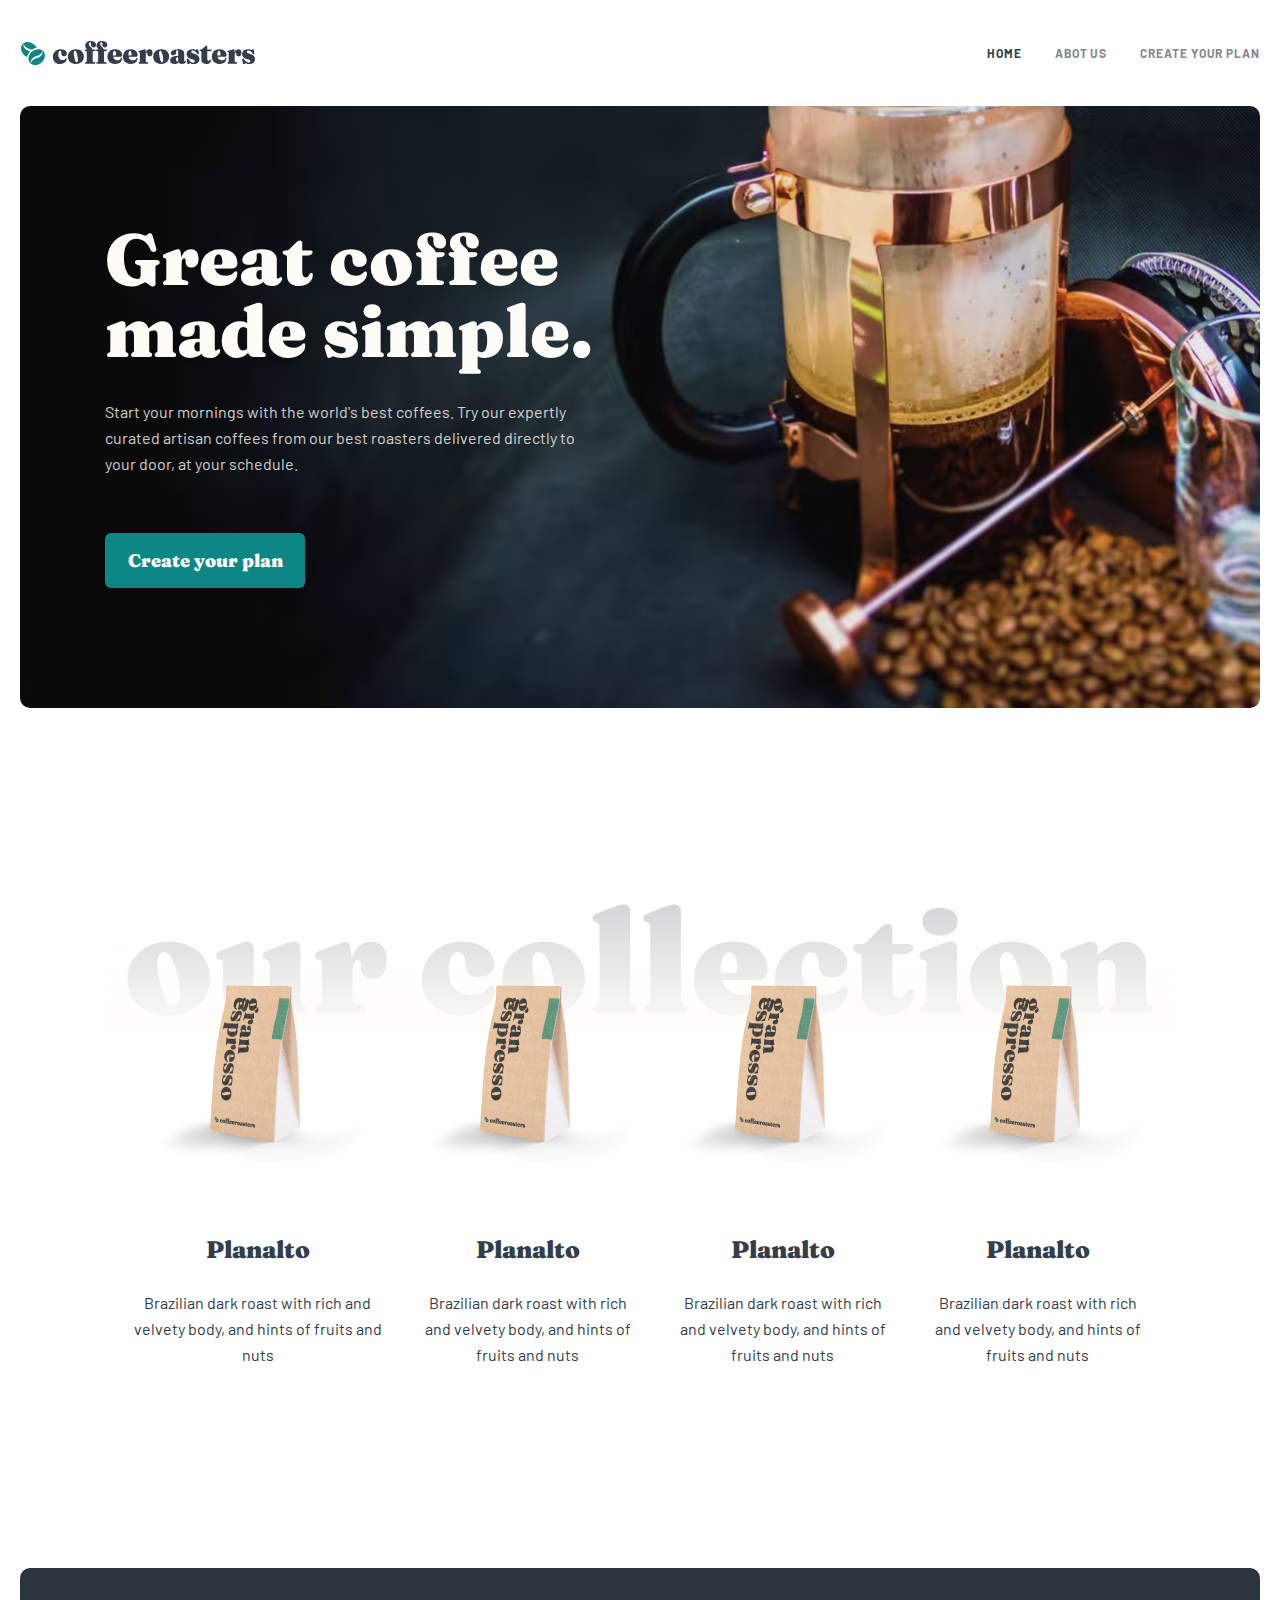
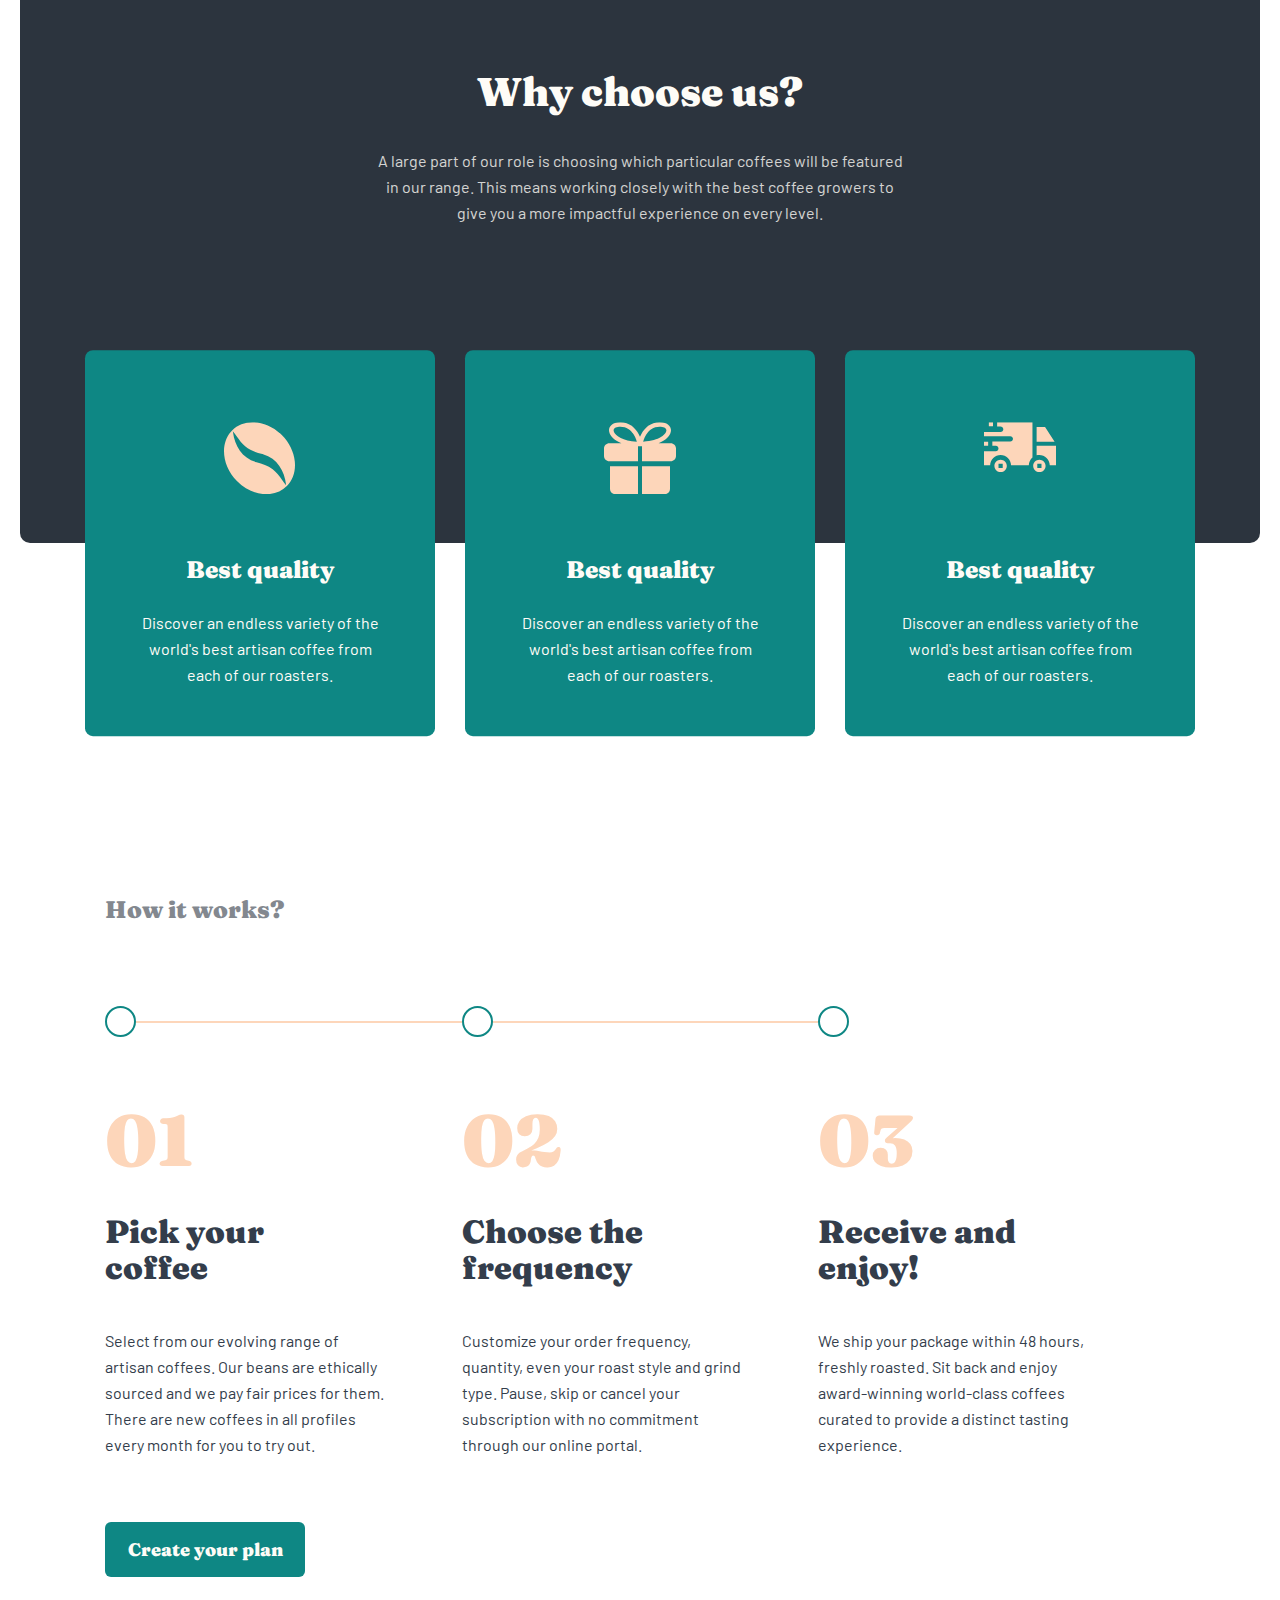
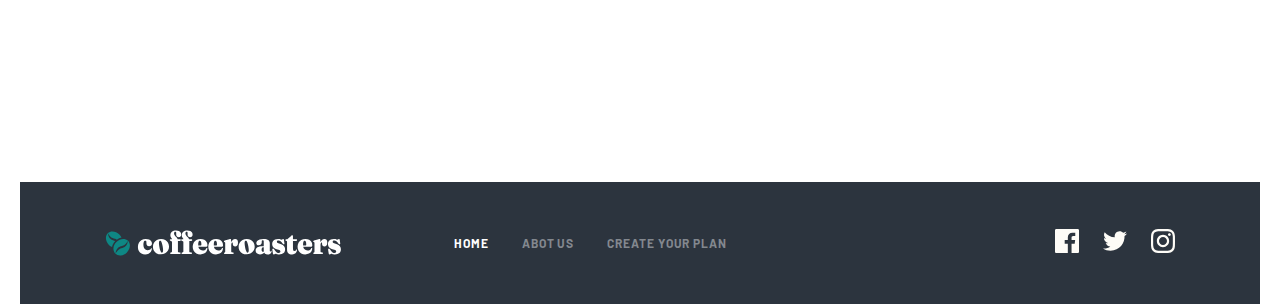
==== commit ad81dad7: "start about-us page" ====
--- a/index.html
+++ b/index.html
@@ -9,269 +9,230 @@
 </head>
 
 <body>
-    <!-- header -->
-    <header class="header header--open">
-        <div class="container header__container">
-            <h1 class="visually-hidden">Coffee</h1>
-
-            <a href="./index.html" class="header__logo-link">
-                <img class="header__logo-img" src="./images/logo.svg" alt="logo" width="236" height="26">
-            </a>
-
-            <button class="header__button">
-                <img src="./images/burger-menu.svg" alt="butoon-img" class="header__on" width="16" height="15">
-                <!-- <img class="collection__img" src="./images/close.svg" alt="butoon-img" class="header__off" width="14" height="13"> -->
-            </button>
-
-            <nav class="header__navbar">
-                <ul class="header__list">
-                    <li class="header__item">
-                        <a href="./index.html" class="header__nav-link header__nav-link--active">Home</a>
-                    </li>
-
-                    <li class="header__item">
-                        <a href="#" class="header__nav-link">Abot us</a>
-                    </li>
-
-                    <li class="header__item">
-                        <a href="#" class="header__nav-link">Create your plan</a>
-                    </li>
-                </ul>
-            </nav>
-        </div>
-    </header>
-
-    <!-- hero -->
-    <section class="hero">
-        <div class="container">
-            <div class="hero__container">
-                <div class="hero__box">
-                    <h2 class="hero__heading">
-                        Great coffee made simple.
+    <main class="main">
+        <!-- header -->
+        <header class="header header--open">
+            <div class="container header__container">
+                <h1 class="visually-hidden">Coffee</h1>
+                <a href="./index.html" class="header__logo-link">
+                    <img class="header__logo-img" src="./images/logo.svg" alt="logo" width="236" height="26">
+                </a>
+                <button class="header__button">
+                    <img src="./images/burger-menu.svg" alt="butoon-img" class="header__on" width="16" height="15">
+                    <!-- <img class="collection__img" src="./images/close.svg" alt="butoon-img" class="header__off" width="14" height="13"> -->
+                </button>
+                <nav class="header__navbar">
+                    <ul class="header__list">
+                        <li class="header__item">
+                            <a href="./index.html" class="header__nav-link header__nav-link--active">Home</a>
+                        </li>
+                        <li class="header__item">
+                            <a href="./about-us.html" class="header__nav-link">Abot us</a>
+                        </li>
+                        <li class="header__item">
+                            <a href="./create.html" class="header__nav-link">Create your plan</a>
+                        </li>
+                    </ul>
+                </nav>
+            </div>
+        </header>
+        <!-- hero -->
+        <section class="hero">
+            <div class="container">
+                <div class="hero__container">
+                    <div class="hero__box">
+                        <h2 class="hero__heading">
+                            Great coffee made simple.
+                        </h2>
+                        <p class="hero__text">
+                            Start your mornings with the world's best coffees. Try our expertly curated artisan coffees from our best roasters delivered directly to your door, at your schedule.
+                        </p>
+                        <a href="./create.html" class="link">Create your plan</a>
+                    </div>
+                </div>
+            </div>
+        </section>
+        <!-- collection -->
+        <section class="collection">
+            <div class="container">
+                <div class="collection__container">
+                    <h2 class="visually-hidden">Our collection</h2>
+                    <ul class="collection__list">
+                        <li class="collection__item">
+                            <img class="collection__img" src="./images/collection2.png" alt="colllection img" width="255" height="193">
+                            <div class="collection__wrapper">
+                                <h3 class="collection__heading">
+                                    Planalto
+                                </h3>
+                                <p class="collection__text">
+                                    Brazilian dark roast with rich and velvety body, and hints of fruits and nuts
+                                </p>
+                            </div>
+                        </li>
+                        <li class="collection__item">
+                            <picture>
+                                <!-- awif -->
+                                <source
+                                type="image/awif"
+                                src="./images/collection2.avif"
+                                srcset="./images/collection2.avif 1x, ./images/collection2@2x.avif 2x"
+                                />
+                                <!-- default png -->
+                                <img class="collection__img" src="./images/collection2.png" alt="colllection img" width="255" height="193">
+                            </picture>
+                            <div class="collection__wrapper">
+                                <h3 class="collection__heading">
+                                    Planalto
+                                </h3>
+                                <p class="collection__text">
+                                    Brazilian dark roast with rich and velvety body, and hints of fruits and nuts
+                                </p>
+                            </div>
+                        </li>
+                        <li class="collection__item">
+                            <picture>
+                                <!-- awif -->
+                                <source
+                                type="image/awif"
+                                src="./images/collection2.avif"
+                                srcset="./images/collection2.avif 1x, ./images/collection2@2x.avif 2x"
+                                />
+                                <!-- default png -->
+                                <img class="collection__img" src="./images/collection2.png" alt="colllection img" width="255" height="193">
+                            </picture>
+                            <div class="collection__wrapper">
+                                <h3 class="collection__heading">
+                                    Planalto
+                                </h3>
+                                <p class="collection__text">
+                                    Brazilian dark roast with rich and velvety body, and hints of fruits and nuts
+                                </p>
+                            </div>
+                        </li>
+                        <li class="collection__item">
+                            <picture>
+                                <!-- awif -->
+                                <source
+                                type="image/awif"
+                                src="./images/collection2.avif"
+                                srcset="./images/collection2.avif 1x, ./images/collection2@2x.avif 2x"
+                                />
+                                <!-- default png -->
+                                <img class="collection__img" src="./images/collection2.png" alt="colllection img" width="255" height="193">
+                            </picture>
+                            <div class="collection__wrapper">
+                                <h3 class="collection__heading">
+                                    Planalto
+                                </h3>
+                                <p class="collection__text">
+                                    Brazilian dark roast with rich and velvety body, and hints of fruits and nuts
+                                </p>
+                            </div>
+                        </li>
+                    </ul>
+                </div>
+            </div>
+        </section>
+        <!-- reasons -->
+        <section class="reasons">
+            <div class="container">
+                <div class="reasons__container">
+                    <h2 class="reasons__heading">
+                        Why choose us?
                     </h2>
-
-                    <p class="hero__text">
-                        Start your mornings with the world's best coffees. Try our expertly curated artisan coffees from our best roasters delivered directly to your door, at your schedule.
+                    <p class="reasons__text">
+                        A large part of our role is choosing which particular coffees will be featured
+                        in our range. This means working closely with the best coffee growers to give
+                        you a more impactful experience on every level.
                     </p>
-
-                    <a href="./index.html" class="link">Create your plan</a>
-                </div>
-            </div>
-        </div>
-    </section>
-
-    <!-- collection -->
-    <section class="collection">
-        <div class="container">
-            <div class="collection__container">
-                <h2 class="visually-hidden">Our collection</h2>
-
-                <ul class="collection__list">
-                    <li class="collection__item">
-                        <img class="collection__img" src="./images/collection2.png" alt="colllection img" width="255" height="193">
-
-                        <div class="collection__wrapper">
-                            <h3 class="collection__heading">
-                                Planalto
-                            </h3>
-
-                            <p class="collection__text">
-                                Brazilian dark roast with rich and velvety body, and hints of fruits and nuts
-                            </p>
-                        </div>
-                    </li>
-                    <li class="collection__item">
-                        <picture>
-                            <!-- awif -->
-                            <source
-                            type="image/awif"
-                            src="./images/collection2.avif"
-                            srcset="./images/collection2.avif 1x, ./images/collection2@2x.avif 2x"
-                            />
-
-                            <!-- default png -->
-                            <img class="collection__img" src="./images/collection2.png" alt="colllection img" width="255" height="193">
-                        </picture>
-
-                        <div class="collection__wrapper">
-                            <h3 class="collection__heading">
-                                Planalto
-                            </h3>
-
-                            <p class="collection__text">
-                                Brazilian dark roast with rich and velvety body, and hints of fruits and nuts
-                            </p>
-                        </div>
-                    </li>
-                    <li class="collection__item">
-                        <picture>
-                            <!-- awif -->
-                            <source
-                            type="image/awif"
-                            src="./images/collection2.avif"
-                            srcset="./images/collection2.avif 1x, ./images/collection2@2x.avif 2x"
-                            />
-
-                            <!-- default png -->
-                            <img class="collection__img" src="./images/collection2.png" alt="colllection img" width="255" height="193">
-                        </picture>
-
-                        <div class="collection__wrapper">
-                            <h3 class="collection__heading">
-                                Planalto
-                            </h3>
-
-                            <p class="collection__text">
-                                Brazilian dark roast with rich and velvety body, and hints of fruits and nuts
-                            </p>
-                        </div>
-                    </li>
-                    <li class="collection__item">
-                        <picture>
-                            <!-- awif -->
-                            <source
-                            type="image/awif"
-                            src="./images/collection2.avif"
-                            srcset="./images/collection2.avif 1x, ./images/collection2@2x.avif 2x"
-                            />
-
-                            <!-- default png -->
-                            <img class="collection__img" src="./images/collection2.png" alt="colllection img" width="255" height="193">
-                        </picture>
-
-                        <div class="collection__wrapper">
-                            <h3 class="collection__heading">
-                                Planalto
-                            </h3>
-
-                            <p class="collection__text">
-                                Brazilian dark roast with rich and velvety body, and hints of fruits and nuts
-                            </p>
-                        </div>
-                    </li>
-                </ul>
-            </div>
-        </div>
-    </section>
-
-    <!-- reasons -->
-    <section class="reasons">
-        <div class="container">
-            <div class="reasons__container">
-                <h2 class="reasons__heading">
-                    Why choose us?
-                </h2>
-
-                <p class="reasons__text">
-                    A large part of our role is choosing which particular coffees will be featured
-                    in our range. This means working closely with the best coffee growers to give
-                    you a more impactful experience on every level.
-                </p>
-
-                <ul class="reasons__list">
-                    <li class="reasons__item reasons__item1">
-
-                        <div class="reasons__wrapper">
-                            <h3 class="reasons__small-heading">
-                                Best quality
-                            </h3>
-
-                            <p class="reasons__small-test">
-                                Discover an endless variety of the world's best artisan coffee from each of our roasters.
-                            </p>
-                        </div>
-
-                    </li>
-                    <li class="reasons__item reasons__item2">
-                        <div class="reasons__wrapper">
-                            <h3 class="reasons__small-heading">
-                                Best quality
-                            </h3>
-
-                            <p class="reasons__small-test">
-                                Discover an endless variety of the world's best artisan coffee from each of our roasters.
-                            </p>
-                        </div>
-                    </li>
-                    <li class="reasons__item reasons__item3">
-                        <div class="reasons__wrapper">
-                            <h3 class="reasons__small-heading">
-                                Best quality
-                            </h3>
-
-                            <p class="reasons__small-test">
-                                Discover an endless variety of the world's best artisan coffee from each of our roasters.
-                            </p>
-                        </div>
-                    </li>
-                </ul>
-            </div>
-        </div>
-    </section>
-
-    <!-- Process -->
-    <section class="process">
-        <div class="container">
-            <div class="process__container">
-                <h2 class="process__heading">How it works?</h2>
-
-                <ul class="process__list">
-                    <li class="process__item">
-                        <div class="process__dicoration-wrapper">
-                            <span class="process__circle"></span>
-                            <span class="process__line"></span>
-                        </div>
-
-                        <p class="process__number">
-                            01
-                        </p>
-
-                        <h3 class="process__small-heading">Pick your coffee</h3>
-
-                        <p class="process__text">
-                            Select from our evolving range of artisan coffees. Our beans are ethically sourced and we pay fair prices for them. There are new coffees in all profiles every month for you to try out.
-                        </p>
-                    </li>
-                    <li class="process__item">
-                        <div class="process__dicoration-wrapper">
-                            <span class="process__circle"></span>
-                            <span class="process__line"></span>
-                        </div>
-
-                        <p class="process__number">
-                            02
-                        </p>
-
-                        <h3 class="process__small-heading">Choose the frequency</h3>
-
-                        <p class="process__text">
-                            Customize your order frequency, quantity, even your roast style
-                            and grind type. Pause, skip or cancel your subscription with
-                            no commitment through our online portal.
-                        </p>
-                    </li>
-                    <li class="process__item">
-                        <div class="process__dicoration-wrapper">
-                            <span class="process__circle"></span>
-                        </div>
-
-                        <p class="process__number">
-                            03
-                        </p>
-
-                        <h3 class="process__small-heading">Receive and enjoy!</h3>
-
-                        <p class="process__text">
-                            We ship your package within 48 hours, freshly roasted. Sit back and enjoy award-winning
-                            world-class coffees curated to provide a distinct tasting experience.
-                        </p>
-                    </li>
-                </ul>
-
-                <a href="./index.html" class="link">Create your plan</a>
-            </div>
-        </div>
-    </section>
+                    <ul class="reasons__list">
+                        <li class="reasons__item reasons__item1">
+                            <div class="reasons__wrapper">
+                                <h3 class="reasons__small-heading">
+                                    Best quality
+                                </h3>
+                                <p class="reasons__small-test">
+                                    Discover an endless variety of the world's best artisan coffee from each of our roasters.
+                                </p>
+                            </div>
+                        </li>
+                        <li class="reasons__item reasons__item2">
+                            <div class="reasons__wrapper">
+                                <h3 class="reasons__small-heading">
+                                    Best quality
+                                </h3>
+                                <p class="reasons__small-test">
+                                    Discover an endless variety of the world's best artisan coffee from each of our roasters.
+                                </p>
+                            </div>
+                        </li>
+                        <li class="reasons__item reasons__item3">
+                            <div class="reasons__wrapper">
+                                <h3 class="reasons__small-heading">
+                                    Best quality
+                                </h3>
+                                <p class="reasons__small-test">
+                                    Discover an endless variety of the world's best artisan coffee from each of our roasters.
+                                </p>
+                            </div>
+                        </li>
+                    </ul>
+                </div>
+            </div>
+        </section>
+        <!-- Process -->
+        <section class="process">
+            <div class="container">
+                <div class="process__container">
+                    <h2 class="process__heading">How it works?</h2>
+                    <ul class="process__list">
+                        <li class="process__item">
+                            <div class="process__dicoration-wrapper">
+                                <span class="process__circle"></span>
+                                <span class="process__line"></span>
+                            </div>
+                            <p class="process__number">
+                                01
+                            </p>
+                            <h3 class="process__small-heading">Pick your coffee</h3>
+                            <p class="process__text">
+                                Select from our evolving range of artisan coffees. Our beans are ethically sourced and we pay fair prices for them. There are new coffees in all profiles every month for you to try out.
+                            </p>
+                        </li>
+                        <li class="process__item">
+                            <div class="process__dicoration-wrapper">
+                                <span class="process__circle"></span>
+                                <span class="process__line"></span>
+                            </div>
+                            <p class="process__number">
+                                02
+                            </p>
+                            <h3 class="process__small-heading">Choose the frequency</h3>
+                            <p class="process__text">
+                                Customize your order frequency, quantity, even your roast style
+                                and grind type. Pause, skip or cancel your subscription with
+                                no commitment through our online portal.
+                            </p>
+                        </li>
+                        <li class="process__item">
+                            <div class="process__dicoration-wrapper">
+                                <span class="process__circle"></span>
+                            </div>
+                            <p class="process__number">
+                                03
+                            </p>
+                            <h3 class="process__small-heading">Receive and enjoy!</h3>
+                            <p class="process__text">
+                                We ship your package within 48 hours, freshly roasted. Sit back and enjoy award-winning
+                                world-class coffees curated to provide a distinct tasting experience.
+                            </p>
+                        </li>
+                    </ul>
+                    <a href="./create.html" class="link">Create your plan</a>
+                </div>
+            </div>
+        </section>
+    </main>
 
     <!-- footer -->
     <footer class="footer">
@@ -281,16 +242,16 @@
                     <a href="./index.html" class="footer__logo-link">
                         <img src="./images/footer-logo.svg" alt="logo" class="footer__logo-img" width="236" height="26">
                     </a>
-                    <nav class="header__navbar">
+                    <nav class="header__navbar footer__navbar">
                         <ul class="header__list  footer__nav-list">
                             <li class="footer__nav-item header__item">
                                 <a href="./index.html" class="footer__nav-link footer__nav-link--active header__nav-link header__nav-link--active">Home</a>
                             </li>
                             <li class="footer__nav-item header__item">
-                                <a href="#" class="footer__nav-link header__nav-link">Abot us</a>
+                                <a href="./about-us.html" class="footer__nav-link header__nav-link">Abot us</a>
                             </li>
                             <li class="footer__nav-item header__item">
-                                <a href="#" class="footer__nav-link header__nav-link">Create your plan</a>
+                                <a href="./create.html" class="footer__nav-link header__nav-link">Create your plan</a>
                             </li>
                         </ul>
                     </nav>
@@ -299,17 +260,30 @@
                 <ul class="footer__sotsial-list">
                     <li class="footer__sotsial-item">
                         <a href="#" class="footer__sotsial-link">
-                            <img class="footer__sotsial-img" src="./images/facebook.svg" alt="facebook" width="24" height="24">
+                            <!-- <img class="footer__sotsial-img" src="./images/facebook.svg" alt="facebook" width="24" height="24"> -->
+
+                            <svg class="footer__sotsial-img" width="24" height="24" viewBox="0 0 24 24" fill="none" xmlns="http://www.w3.org/2000/svg">
+                                <path id="Path" d="M22.675 0H1.325C0.593 0 0 0.593 0 1.325V22.676C0 23.407 0.593 24 1.325 24H12.82V14.706H9.692V11.084H12.82V8.413C12.82 5.313 14.713 3.625 17.479 3.625C18.804 3.625 19.942 3.724 20.274 3.768V7.008L18.356 7.009C16.852 7.009 16.561 7.724 16.561 8.772V11.085H20.148L19.681 14.707H16.561V24H22.677C23.407 24 24 23.407 24 22.675V1.325C24 0.593 23.407 0 22.675 0Z" fill="#FEFCF7"/>
+                                </svg>
                         </a>
                     </li>
                     <li class="footer__sotsial-item">
                         <a href="#" class="footer__sotsial-link">
-                            <img class="footer__sotsial-img" src="./images/twitter.svg" alt="facebook" width="24" height="24">
+                            <!-- <img class="footer__sotsial-img" src="./images/twitter.svg" alt="facebook" width="24" height="24"> -->
+
+                            <svg class="footer__sotsial-img" width="24" height="20" viewBox="0 0 24 20" fill="none" xmlns="http://www.w3.org/2000/svg">
+                                <path id="Path" d="M24 2.55705C23.117 2.94905 22.168 3.21305 21.172 3.33205C22.189 2.72305 22.97 1.75805 23.337 0.608047C22.386 1.17205 21.332 1.58205 20.21 1.80305C19.313 0.846047 18.032 0.248047 16.616 0.248047C13.437 0.248047 11.101 3.21405 11.819 6.29305C7.728 6.08805 4.1 4.12805 1.671 1.14905C0.381 3.36205 1.002 6.25705 3.194 7.72305C2.388 7.69705 1.628 7.47605 0.965 7.10705C0.911 9.38805 2.546 11.522 4.914 11.997C4.221 12.185 3.462 12.229 2.69 12.081C3.316 14.037 5.134 15.46 7.29 15.5C5.22 17.123 2.612 17.848 0 17.54C2.179 18.937 4.768 19.752 7.548 19.752C16.69 19.752 21.855 12.031 21.543 5.10605C22.505 4.41105 23.34 3.54405 24 2.55705Z" fill="#FEFCF7"/>
+                                </svg>
+
                         </a>
                     </li>
                     <li class="footer__sotsial-item">
                         <a href="#" class="footer__sotsial-link">
-                            <img class="footer__sotsial-img" src="./images/instagram.svg" alt="twitter" width="24" height="24">
+                            <!-- <img class="footer__sotsial-img" src="./images/instagram.svg" alt="twitter" width="24" height="24"> -->
+
+                            <svg class="footer__sotsial-img" width="24" height="24" viewBox="0 0 24 24" fill="none" xmlns="http://www.w3.org/2000/svg">
+                                <path id="Shape" fill-rule="evenodd" clip-rule="evenodd" d="M12 0C8.741 0 8.333 0.014 7.053 0.072C2.695 0.272 0.273 2.69 0.073 7.052C0.014 8.333 0 8.741 0 12C0 15.259 0.014 15.668 0.072 16.948C0.272 21.306 2.69 23.728 7.052 23.928C8.333 23.986 8.741 24 12 24C15.259 24 15.668 23.986 16.948 23.928C21.302 23.728 23.73 21.31 23.927 16.948C23.986 15.668 24 15.259 24 12C24 8.741 23.986 8.333 23.928 7.053C23.732 2.699 21.311 0.273 16.949 0.073C15.668 0.014 15.259 0 12 0ZM12 2.163C15.204 2.163 15.584 2.175 16.85 2.233C20.102 2.381 21.621 3.924 21.769 7.152C21.827 8.417 21.838 8.797 21.838 12.001C21.838 15.206 21.826 15.585 21.769 16.85C21.62 20.075 20.105 21.621 16.85 21.769C15.584 21.827 15.206 21.839 12 21.839C8.796 21.839 8.416 21.827 7.151 21.769C3.891 21.62 2.38 20.07 2.232 16.849C2.174 15.584 2.162 15.205 2.162 12C2.162 8.796 2.175 8.417 2.232 7.151C2.381 3.924 3.896 2.38 7.151 2.232C8.417 2.175 8.796 2.163 12 2.163ZM5.838 12C5.838 8.597 8.597 5.838 12 5.838C15.403 5.838 18.162 8.597 18.162 12C18.162 15.404 15.403 18.163 12 18.163C8.597 18.163 5.838 15.403 5.838 12ZM12 16C9.791 16 8 14.21 8 12C8 9.791 9.791 8 12 8C14.209 8 16 9.791 16 12C16 14.21 14.209 16 12 16ZM16.965 5.595C16.965 4.8 17.61 4.155 18.406 4.155C19.201 4.155 19.845 4.8 19.845 5.595C19.845 6.39 19.201 7.035 18.406 7.035C17.61 7.035 16.965 6.39 16.965 5.595Z" fill="#FEFCF7"/>
+                                </svg>
                         </a>
                     </li>
                 </ul>
@@ -317,11 +291,6 @@
         </div>
     </footer>
 
-
-
-
-
-
     <script src="./js/main.js"></script>
 </body>
 </html>--- a/css/main.css
+++ b/css/main.css
@@ -383,6 +383,7 @@
 }
 
 body {
+  height: 100%;
   display: -webkit-box;
   display: -ms-flexbox;
   display: flex;
@@ -417,13 +418,13 @@
   padding-right: 20px;
 }
 
-.many {
+.main {
   -webkit-box-flex: 1;
       -ms-flex-positive: 1;
           flex-grow: 1;
 }
 
-h1, h2, h3, h4, p {
+h1, h2, h3, h4, h5, h6, p {
   margin: 0;
   padding: 0;
 }
@@ -583,22 +584,6 @@
   }
 }
 
-@media only screen and (max-width: 520) {
-  .header {
-    padding-top: 33px;
-    padding-bottom: 40px;
-  }
-  .header .header--open .header__navbar {
-    display: block;
-  }
-  .header .header--open .header__on {
-    display: none;
-  }
-  .header .header--open .header__off {
-    display: block;
-  }
-}
-
 .hero {
   margin-bottom: 136px;
 }
@@ -854,6 +839,8 @@
             align-items: center;
   }
   .collection__wrapper {
+    max-width: 282px;
+    width: 100%;
     text-align: center;
   }
   .collection__img {
@@ -1108,6 +1095,8 @@
             align-items: center;
   }
   .reasons__item {
+    max-width: 279px;
+    width: 100%;
     padding: 72px 33px 51px 33px;
     display: -webkit-box;
     display: -ms-flexbox;
@@ -1315,6 +1304,7 @@
     margin-bottom: 79px;
   }
   .process__item {
+    max-width: 327px;
     width: 100%;
     display: -webkit-box;
     display: -ms-flexbox;
@@ -1335,6 +1325,7 @@
     text-align: center;
   }
   .process__small-heading {
+    max-width: 327px;
     width: 100%;
     font-size: 28px;
     line-height: 32px;
@@ -1343,8 +1334,8 @@
   }
   .process__text {
     max-width: 100%;
-    font-size: 16px;
-    line-height: 26px;
+    font-size: 15px;
+    line-height: 25px;
     text-align: center;
     margin-bottom: 56px;
   }
@@ -1414,6 +1405,17 @@
      object-fit: contain;
 }
 
+.footer__sotsial-img:hover {
+  -webkit-transform: scale(1.2);
+          transform: scale(1.2);
+  -webkit-transition: 0.3;
+  transition: 0.3;
+}
+
+.footer__sotsial-img:hover path {
+  fill: #FDD6BA;
+}
+
 .footer__nav-link {
   color: #83888F;
 }
@@ -1460,23 +1462,36 @@
 }
 
 @media only screen and (max-width: 700px) {
+  .footer {
+    padding-top: 54px;
+    padding-bottom: 54px;
+  }
   .footer__wrapper {
-    max-width: 622px;
     width: 100%;
     display: -webkit-box;
     display: -ms-flexbox;
     display: flex;
-    -webkit-box-pack: justify;
-        -ms-flex-pack: justify;
-            justify-content: space-between;
+    -webkit-box-orient: vertical;
+    -webkit-box-direction: normal;
+        -ms-flex-direction: column;
+            flex-direction: column;
     -webkit-box-align: center;
         -ms-flex-align: center;
             align-items: center;
+    margin-bottom: 50px;
   }
   .footer__logo-img {
     width: 218px;
     height: 24px;
     margin-bottom: 48px;
+  }
+  .footer__navbar {
+    display: block;
+    position: static;
+    background-color: transparent;
+    width: 100%;
+    -webkit-transform: translateY(0px);
+            transform: translateY(0px);
   }
   .footer__nav-list {
     display: -webkit-box;
@@ -1490,23 +1505,215 @@
         -ms-flex-align: center;
             align-items: center;
   }
-  .footer__nav-item {
-    margin-bottom: 24px;
-  }
   .footer__nav-item + .footer__nav-item {
     margin-left: 0px;
+    margin-top: 24px;
   }
   .footer__nav-link {
-    color: #83888F;
-  }
-  .footer__nav-link:hover {
-    background: #FFFFFF;
-    border: 1px solid #000000;
-    -webkit-box-shadow: 0px 1px 2px #000000;
-            box-shadow: 0px 1px 2px #000000;
-  }
-  .footer__nav-link--active {
-    color: #fff;
+    padding-top: 0px;
+    padding-bottom: 0px;
+    font-size: 12px;
+    line-height: 15px;
+  }
+  .footer body {
+    padding-bottom: 20px;
+  }
+}
+
+.about-hero {
+  margin-bottom: 167px;
+}
+
+.about-hero__container {
+  background-image: url("./../images/about-hero.jpg");
+  background-repeat: no-repeat;
+  background-position: center;
+  -o-object-position: center;
+     object-position: center;
+  background-size: cover;
+  border-radius: 10px;
+  padding: 136px 750px 138px 85px;
+}
+
+.about-hero__box {
+  color: #FEFCF7;
+  min-width: 445px;
+  width: 100%;
+}
+
+.about-hero__header {
+  font-family: Fraunces, serif;
+  font-weight: 900;
+  font-size: 40px;
+  line-height: 48px;
+  margin-bottom: 24px;
+}
+
+.about-hero__text {
+  font-family: Barlow, Arial, sans-serif;
+  font-weight: normal;
+  font-size: 16px;
+  line-height: 26px;
+  opacity: 0.8;
+}
+
+@media only screen and (max-width: 900px) {
+  .about-hero {
+    margin-bottom: 144px;
+  }
+  .about-hero__container {
+    padding: 127px 233px 126px 58px;
+  }
+  .about-hero__box {
+    min-width: 398px;
+  }
+  .about-hero__text {
+    font-size: 15px;
+    line-height: 25px;
+  }
+}
+
+@media only screen and (max-width: 660px) {
+  .about-hero {
+    margin-bottom: 120px;
+  }
+  .about-hero__container {
+    padding: 111px 24px 87px 24px;
+  }
+  .about-hero__box {
+    min-width: 279px;
+    text-align: center;
+  }
+  .about-hero__header {
+    font-size: 28px;
+    line-height: 28px;
+  }
+}
+
+@media only screen and (-webkit-min-device-pixel-ratio: 2), only screen and (min--moz-device-pixel-ratio: 2), only screen and (min-device-pixel-ratio: 2), only screen and (min-resolution: 192dpi), only screen and (min-resolution: 2dppx) {
+  .about-hero__container {
+    background-image: url("./../images/about-hero@2x.jpg");
+  }
+}
+
+.commitment {
+  margin-bottom: 256px;
+}
+
+.commitment__container {
+  display: -webkit-box;
+  display: -ms-flexbox;
+  display: flex;
+  -webkit-box-pack: center;
+      -ms-flex-pack: center;
+          justify-content: center;
+  -webkit-box-align: center;
+      -ms-flex-align: center;
+          align-items: center;
+}
+
+.commitment__img {
+  max-width: 445px;
+  width: 100%;
+  height: auto;
+  -o-object-fit: cover;
+     object-fit: cover;
+  border-radius: 10px;
+  margin-right: 125px;
+}
+
+.commitment__box {
+  max-width: 540px;
+  width: 100%;
+  color: #333D4B;
+}
+
+.commitment__heading {
+  font-family: Fraunces, serif;
+  font-weight: 900;
+  font-size: 40px;
+  line-height: 48px;
+  margin-bottom: 32px;
+}
+
+.commitment__text {
+  font-family: Barlow, Arial, sans-serif;
+  font-weight: normal;
+  font-size: 16px;
+  line-height: 26px;
+  opacity: 0.8;
+}
+
+@media only screen and (max-width: 1050px) {
+  .commitment__box {
+    max-width: 339px;
+    width: 100%;
+  }
+  .commitment__heading {
+    font-size: 32px;
+    line-height: 48px;
+    margin-bottom: 30px;
+  }
+  .commitment__text {
+    font-size: 15px;
+    line-height: 25px;
+  }
+  .commitment__img {
+    max-width: 380px;
+    margin-right: 80px;
+  }
+}
+
+@media only screen and (max-width: 800px) {
+  .commitment {
+    margin-bottom: 320px;
+  }
+  .commitment__container {
+    -webkit-box-pack: justify;
+        -ms-flex-pack: justify;
+            justify-content: space-between;
+  }
+  .commitment__img {
+    max-width: 281px;
+    min-height: 470px;
+    margin-right: 68px;
+  }
+  .commitment__box {
+    max-width: 339px;
+    width: 100%;
+  }
+  .commitment__heading {
+    font-size: 32px;
+    line-height: 48px;
+    margin-bottom: 30px;
+  }
+  .commitment__text {
+    font-size: 15px;
+    line-height: 25px;
+  }
+}
+
+@media only screen and (max-width: 680px) {
+  .commitment {
+    margin-bottom: 198px;
+  }
+  .commitment__container {
+    -webkit-box-orient: vertical;
+    -webkit-box-direction: normal;
+        -ms-flex-direction: column;
+            flex-direction: column;
+    -webkit-box-align: center;
+        -ms-flex-align: center;
+            align-items: center;
+    text-align: center;
+  }
+  .commitment__img {
+    margin: 0;
+    max-width: 100%;
+    margin-bottom: 48px;
+  }
+  .commitment__box {
+    max-width: 100%;
   }
 }
 /*# sourceMappingURL=main.css.map */